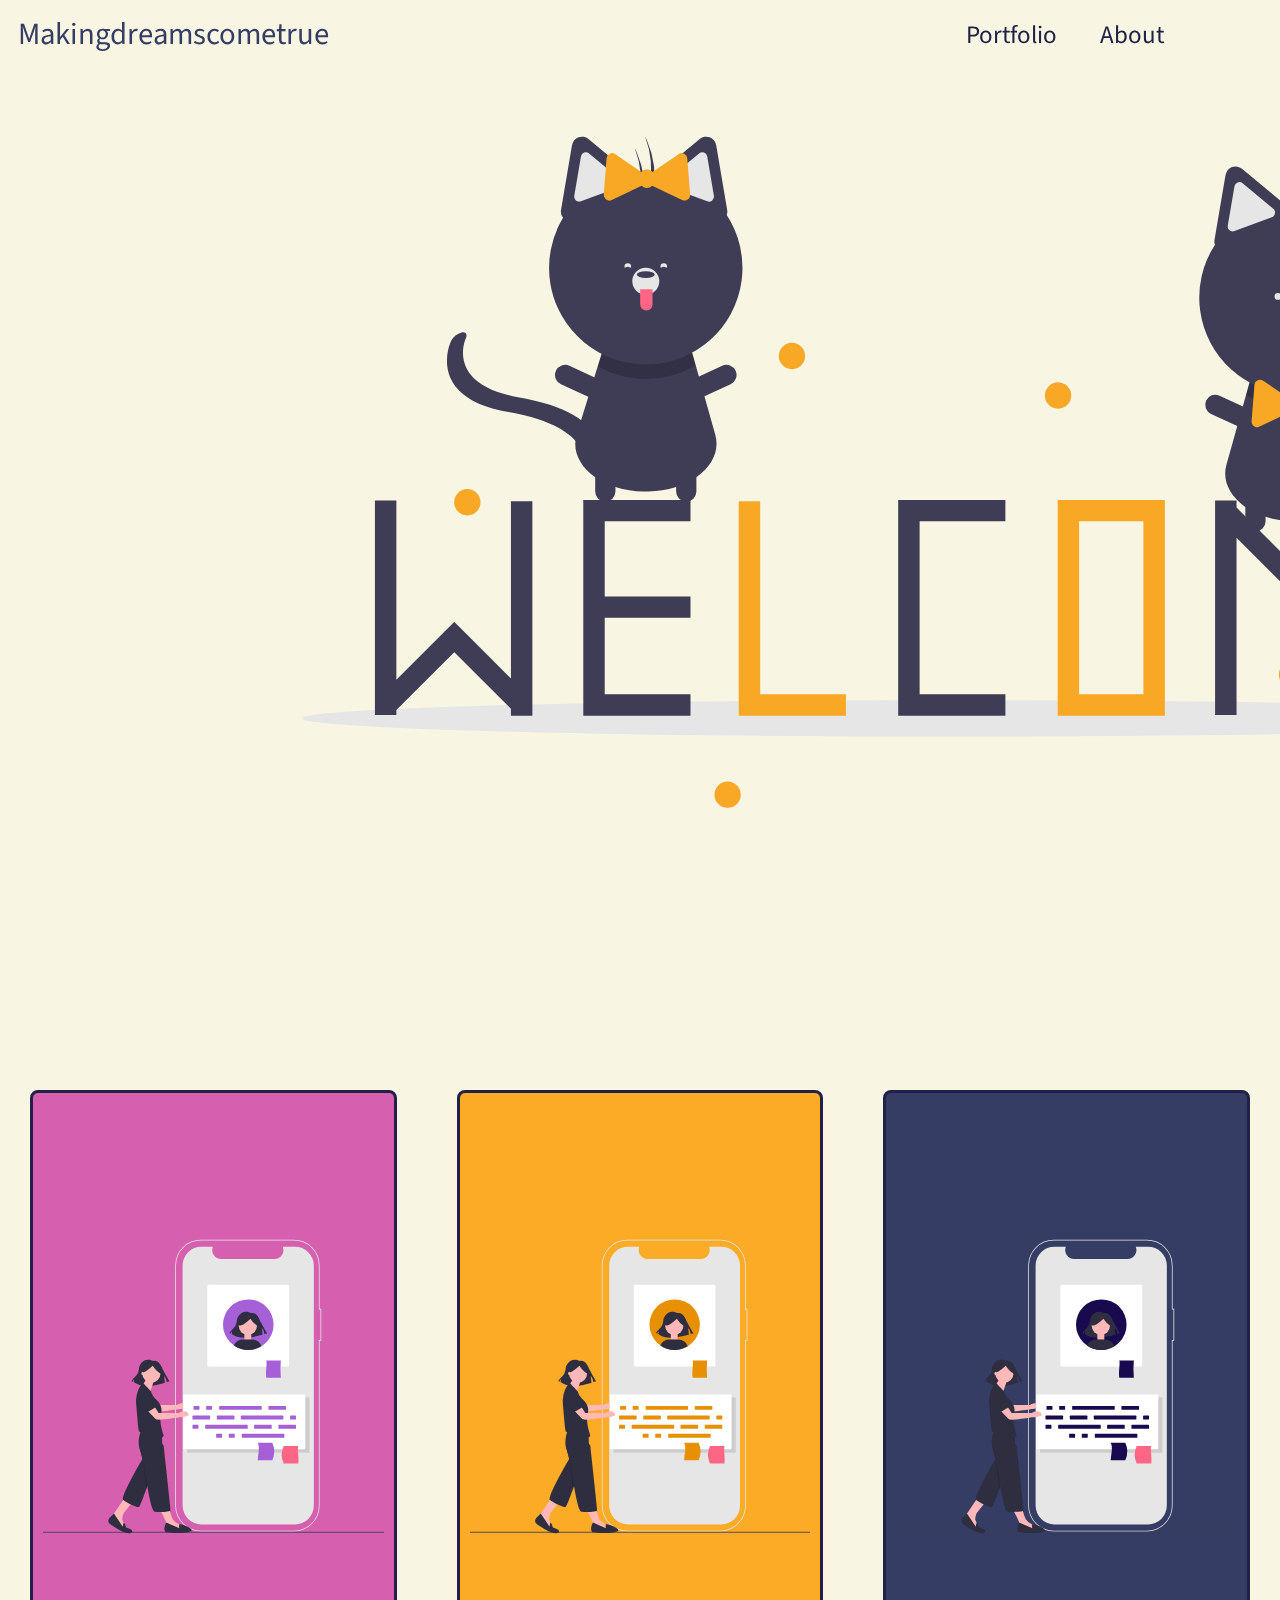
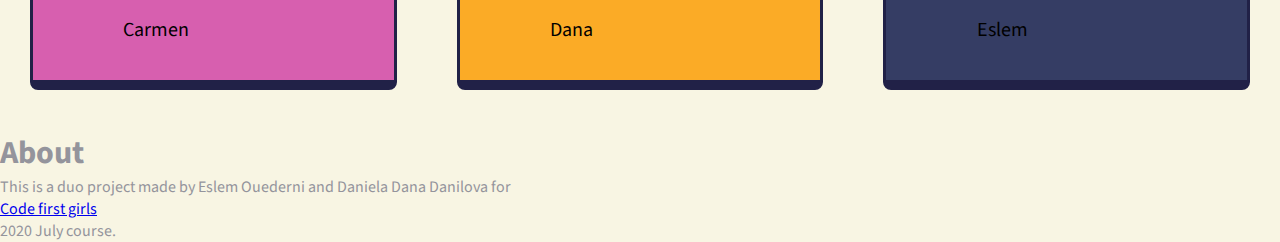
==== attempt.html @ 13eccca3 "made scroll down menu for all pages" ====
<!DOCTYPE html>
<html lang="en">
<head>
    <meta charset="UTF-8">
    <meta name="viewport" content="width=device-width, initial-scale=1.0">
    <link rel="stylesheet" href="css\attemptstyle.css">
    <script defer src="js\animation.js"></script>
    <script src="https://ajax.googleapis.com/ajax/libs/jquery/3.5.1/jquery.min.js"></script>
    <title>Portfolio</title>
</head>
<body>
    <header>
        <div id="logo" onclick="slowScroll('#top')">
            <span>Makingdreamscometrue</span>
        </div>
        <div id="about">  
                <a href="#" title="Portfolio" onclick="slowScroll('#main')">Portfolio</a>
                <a href="#" title="About_menu" onclick="slowScroll('#about_menu')">About</a>
        </div>
    </header>
    <main>
        <section class="introduction">
            <div id="top">
                <div class="img_text">
                    <img src="img\undraw_welcome_cats_thqn.svg" alt="Welcome" id="cats"> 
                </div>
            </div>
        </section>
        <section id="main" class="portfolio">  <!-- for some reason menu button overscrolls a bit-->
            <div class="portfolio_img">
                <div class="carmen">
                   <a href="#carmen"> <img src="img/undraw_portfolio_feedback_carmen.svg" alt="carmen portfolio"> </a>
                   <div class="p">
                       <p>Carmen</p>
                   </div>
                </div>
                <div class="dana">
                   <a href="dana.html"> <img src="img/undraw_portfolio_feedback_orange.svg" alt="dana portfolio"></a>
                   <div class="p">
                    <p>Dana</p>
                </div>
                </div>
                <div class="eslem">
                   <a href="eslem.html"> <img src="img/undraw_portfolio_feedback_Blue.svg" alt="eslem portfolio"></a>
                   <div class="p">
                    <p>Eslem</p>
                </div>
                </div>
            </div>
        </section>
        <section id="about_menu" class="About_menu">
            <div>
                <h1>
                    About
                </h1>
                <p>This is a duo project made by Eslem Ouederni and Daniela Dana Danilova for</p><a href="https://codefirstgirls.org.uk/"> Code first girls </a><p>2020 July course.</p>
            </div>
        </section>
    </main>
</body>
</html>
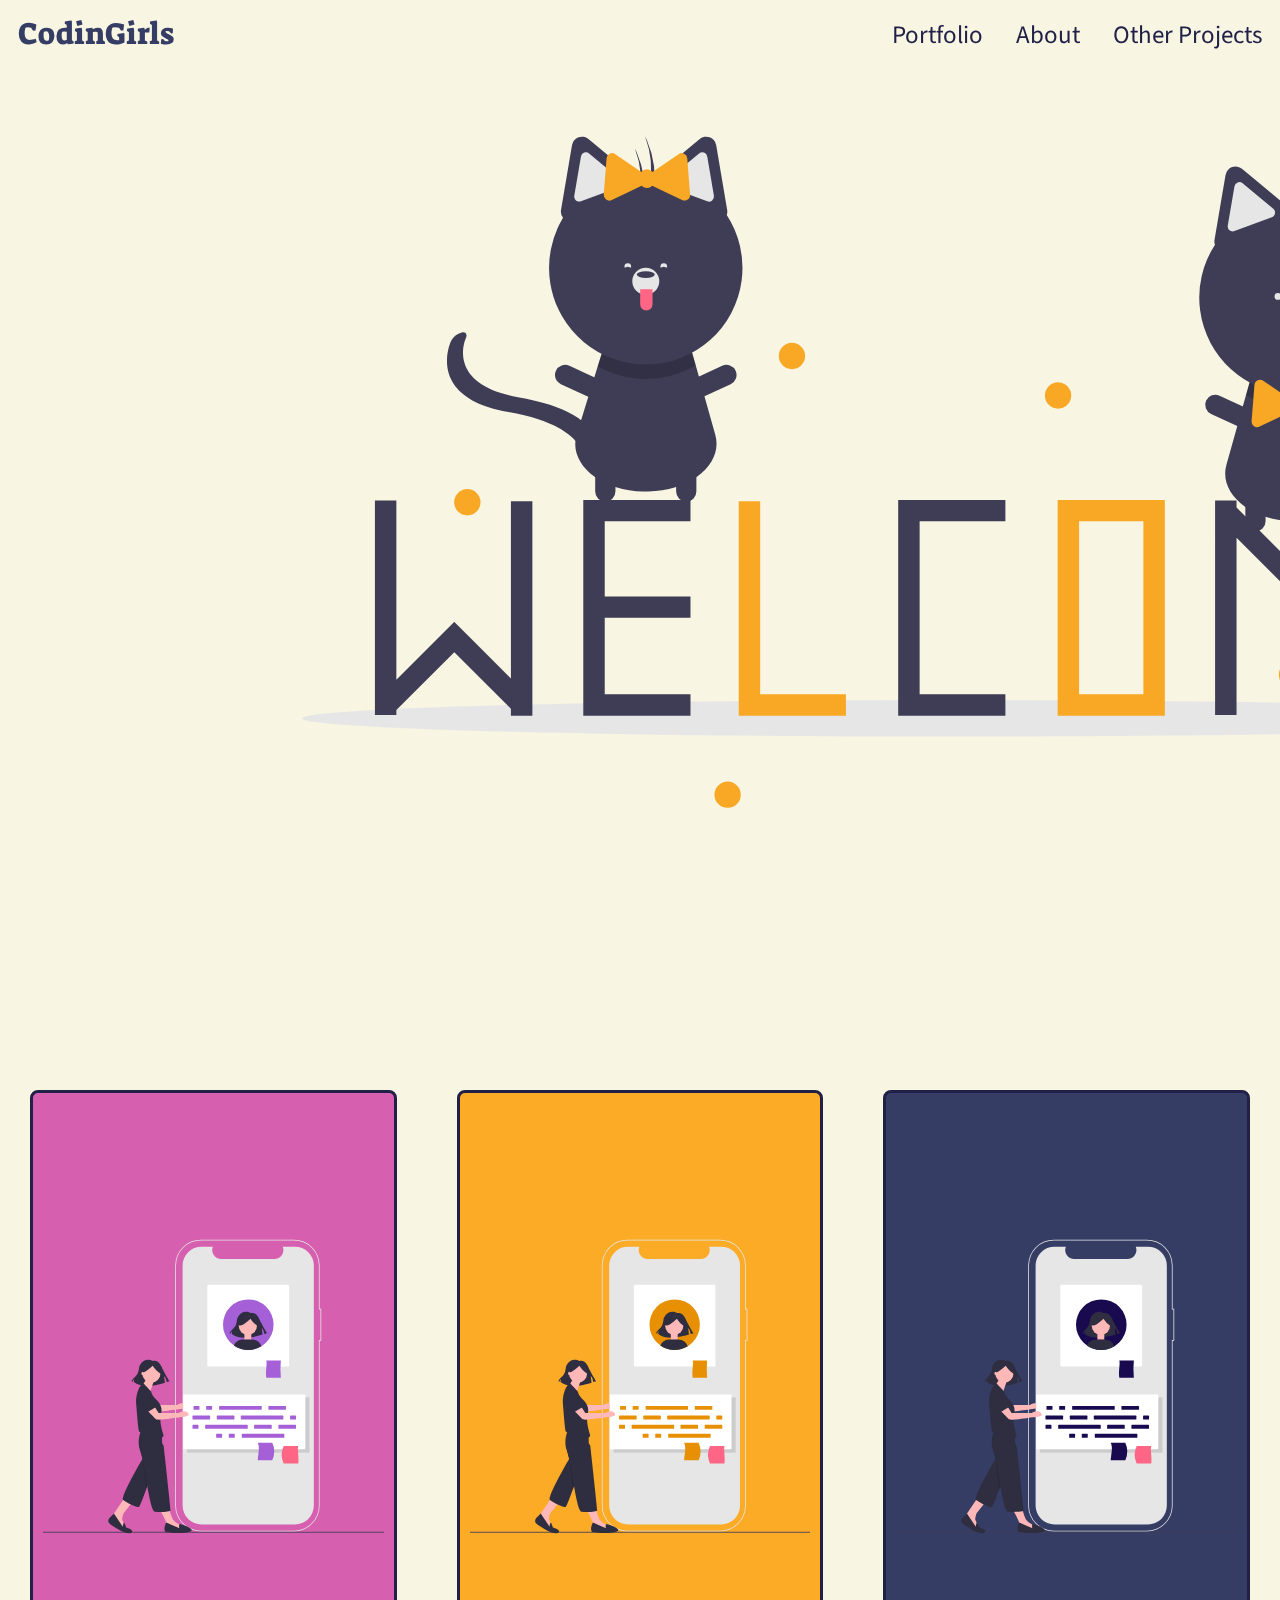
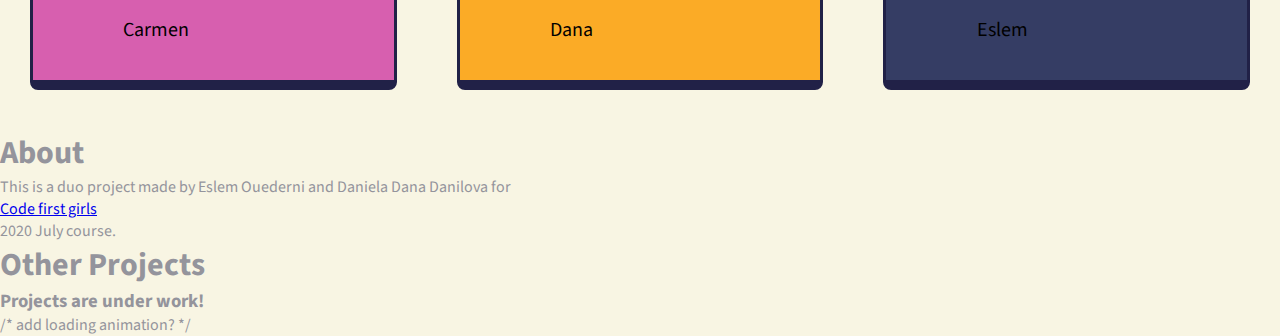
==== commit 80510c9a: "changed logo for a placeholder" ====
--- a/attempt.html
+++ b/attempt.html
@@ -6,16 +6,20 @@
     <link rel="stylesheet" href="css\attemptstyle.css">
     <script defer src="js\animation.js"></script>
     <script src="https://ajax.googleapis.com/ajax/libs/jquery/3.5.1/jquery.min.js"></script>
+    <style>
+        @import url('https://fonts.googleapis.com/css2?family=Suez+One&display=swap');
+        </style> 
     <title>Portfolio</title>
 </head>
 <body>
     <header>
         <div id="logo" onclick="slowScroll('#top')">
-            <span>Makingdreamscometrue</span>
+            <span>CodinGirls</span>
         </div>
         <div id="about">  
                 <a href="#" title="Portfolio" onclick="slowScroll('#main')">Portfolio</a>
                 <a href="#" title="About_menu" onclick="slowScroll('#about_menu')">About</a>
+                <a href="#" title="Projects" onclick="slowScroll('#projects')">Other Projects</a>
         </div>
     </header>
     <main>
@@ -56,6 +60,14 @@
                 <p>This is a duo project made by Eslem Ouederni and Daniela Dana Danilova for</p><a href="https://codefirstgirls.org.uk/"> Code first girls </a><p>2020 July course.</p>
             </div>
         </section>
+        <section id="projects" class="projects">
+            <div>
+                <h1>
+                    Other Projects
+                </h1>
+                <h3>Projects are under work!</h3> /* add loading animation? */
+            </div>
+        </section>
     </main>
 </body>
 </html>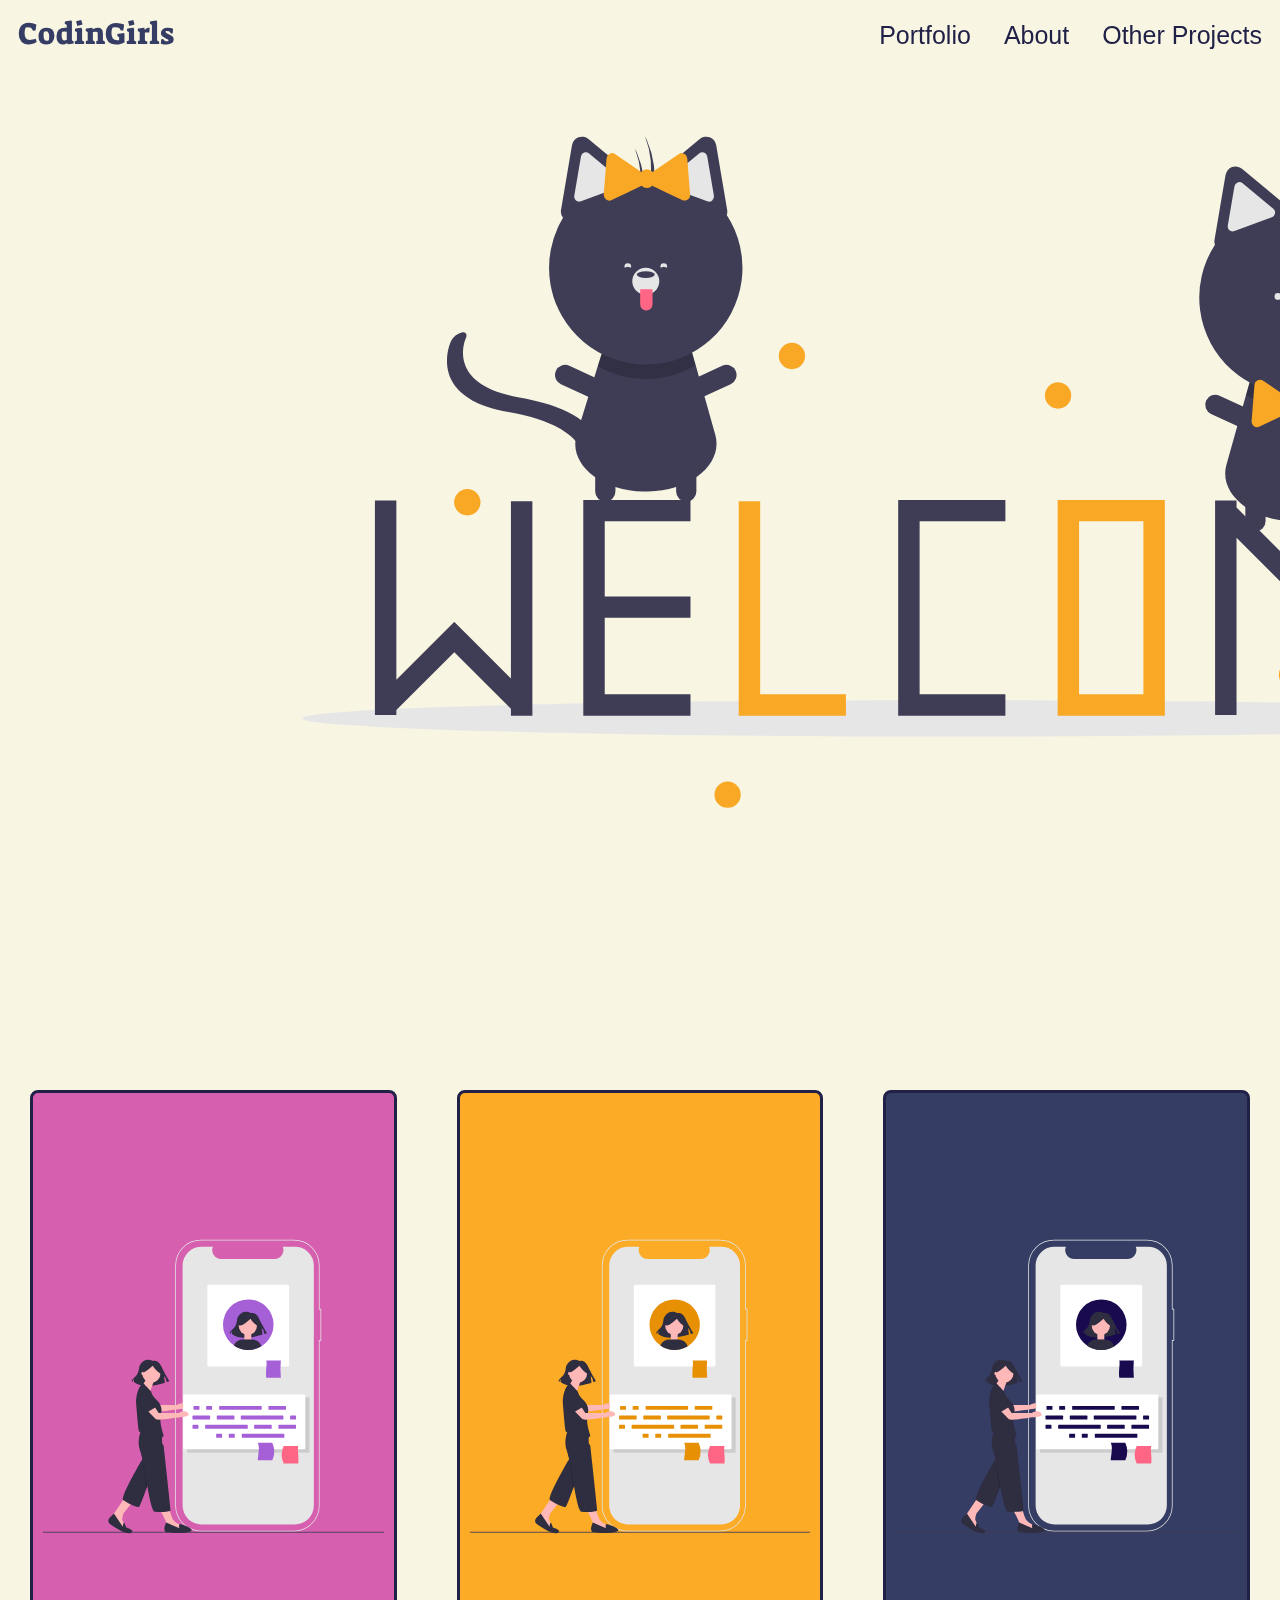
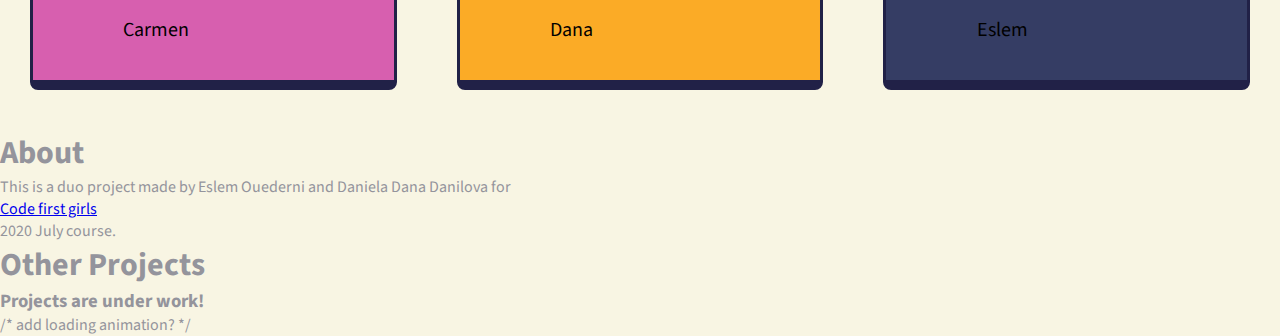
==== commit 73b43732: "added new font for navbar" ====
--- a/attempt.html
+++ b/attempt.html
@@ -8,7 +8,7 @@
     <script src="https://ajax.googleapis.com/ajax/libs/jquery/3.5.1/jquery.min.js"></script>
     <style>
         @import url('https://fonts.googleapis.com/css2?family=Suez+One&display=swap');
-        </style> 
+        </style>
     <title>Portfolio</title>
 </head>
 <body>
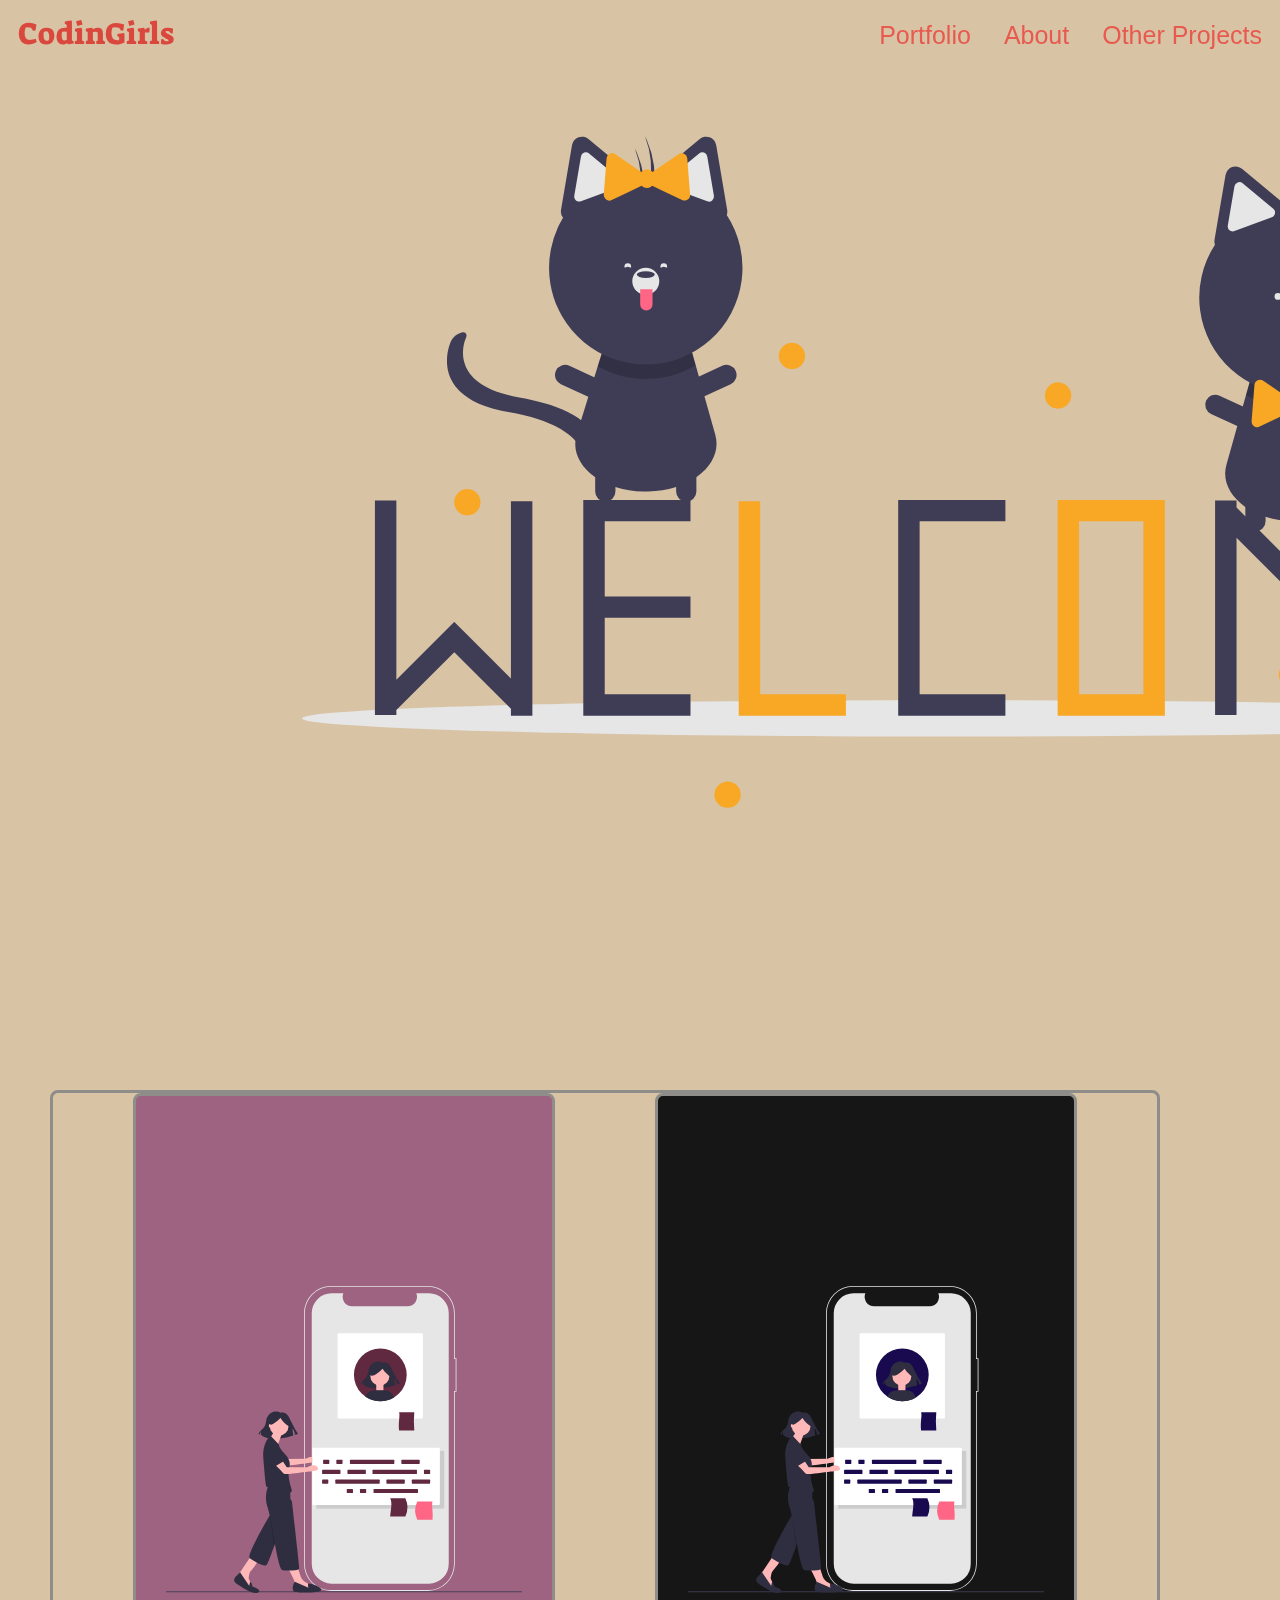
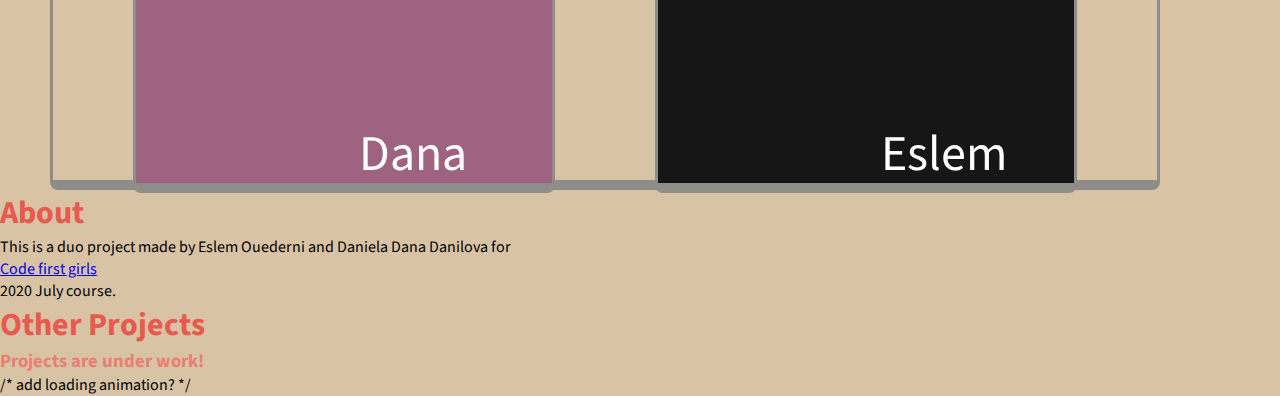
==== commit 34fca345: "changed some colours, but profile pics are not positioned" ====
--- a/attempt.html
+++ b/attempt.html
@@ -32,14 +32,8 @@
         </section>
         <section id="main" class="portfolio">  <!-- for some reason menu button overscrolls a bit-->
             <div class="portfolio_img">
-                <div class="carmen">
-                   <a href="#carmen"> <img src="img/undraw_portfolio_feedback_carmen.svg" alt="carmen portfolio"> </a>
-                   <div class="p">
-                       <p>Carmen</p>
-                   </div>
-                </div>
                 <div class="dana">
-                   <a href="dana.html"> <img src="img/undraw_portfolio_feedback_orange.svg" alt="dana portfolio"></a>
+                   <a href="dana.html"> <img src="img\undraw_portfolio_feedback_exfk.svg" alt="dana portfolio"></a>
                    <div class="p">
                     <p>Dana</p>
                 </div>
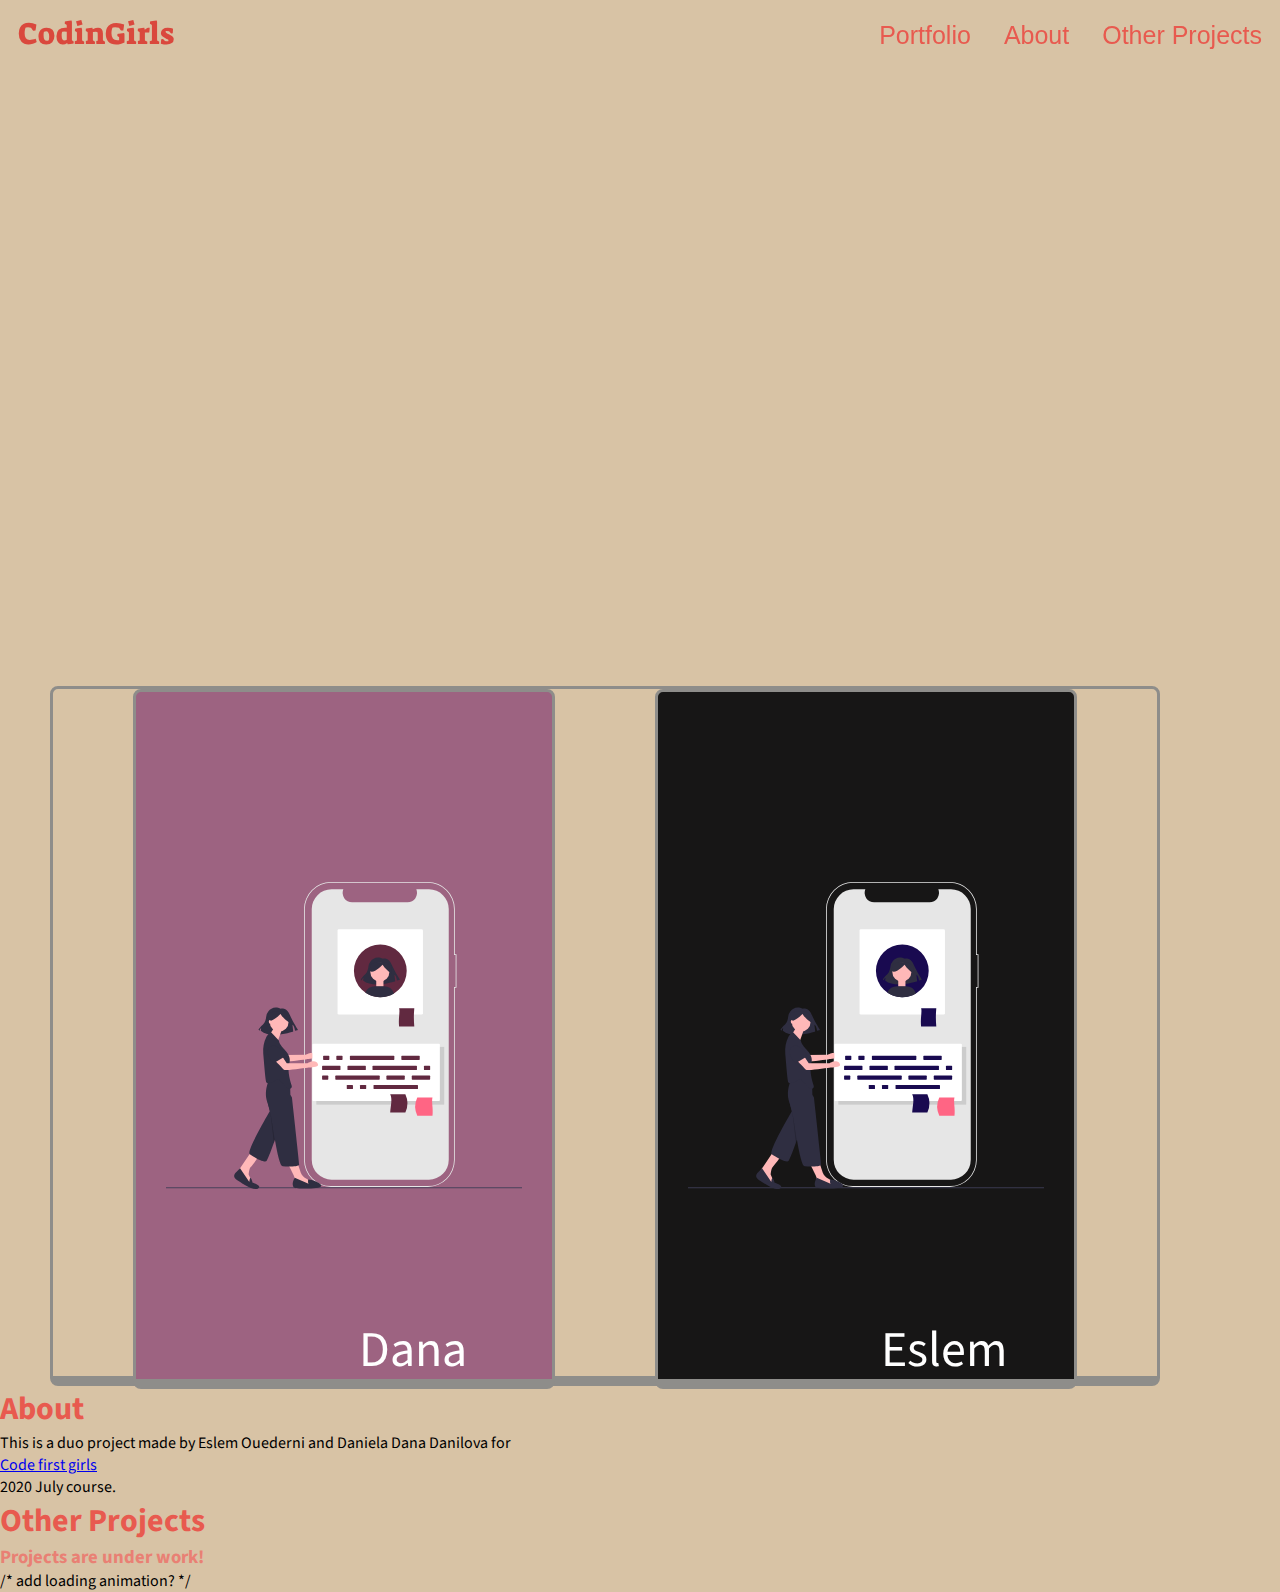
==== commit 23676059: "cat pic is centered now :')" ====
--- a/attempt.html
+++ b/attempt.html
@@ -13,6 +13,7 @@
 </head>
 <body>
     <header>
+        <nav class="navbar">
         <div id="logo" onclick="slowScroll('#top')">
             <span>CodinGirls</span>
         </div>
@@ -21,12 +22,13 @@
                 <a href="#" title="About_menu" onclick="slowScroll('#about_menu')">About</a>
                 <a href="#" title="Projects" onclick="slowScroll('#projects')">Other Projects</a>
         </div>
+    </nav>
     </header>
     <main>
         <section class="introduction">
-            <div id="top">
+            <div class ="container" id="top">
                 <div class="img_text">
-                    <img src="img\undraw_welcome_cats_thqn.svg" alt="Welcome" id="cats"> 
+                    <!-- <img src="img\undraw_welcome_cats_thqn.svg" alt="Welcome" id="cats">  -->
                 </div>
             </div>
         </section>
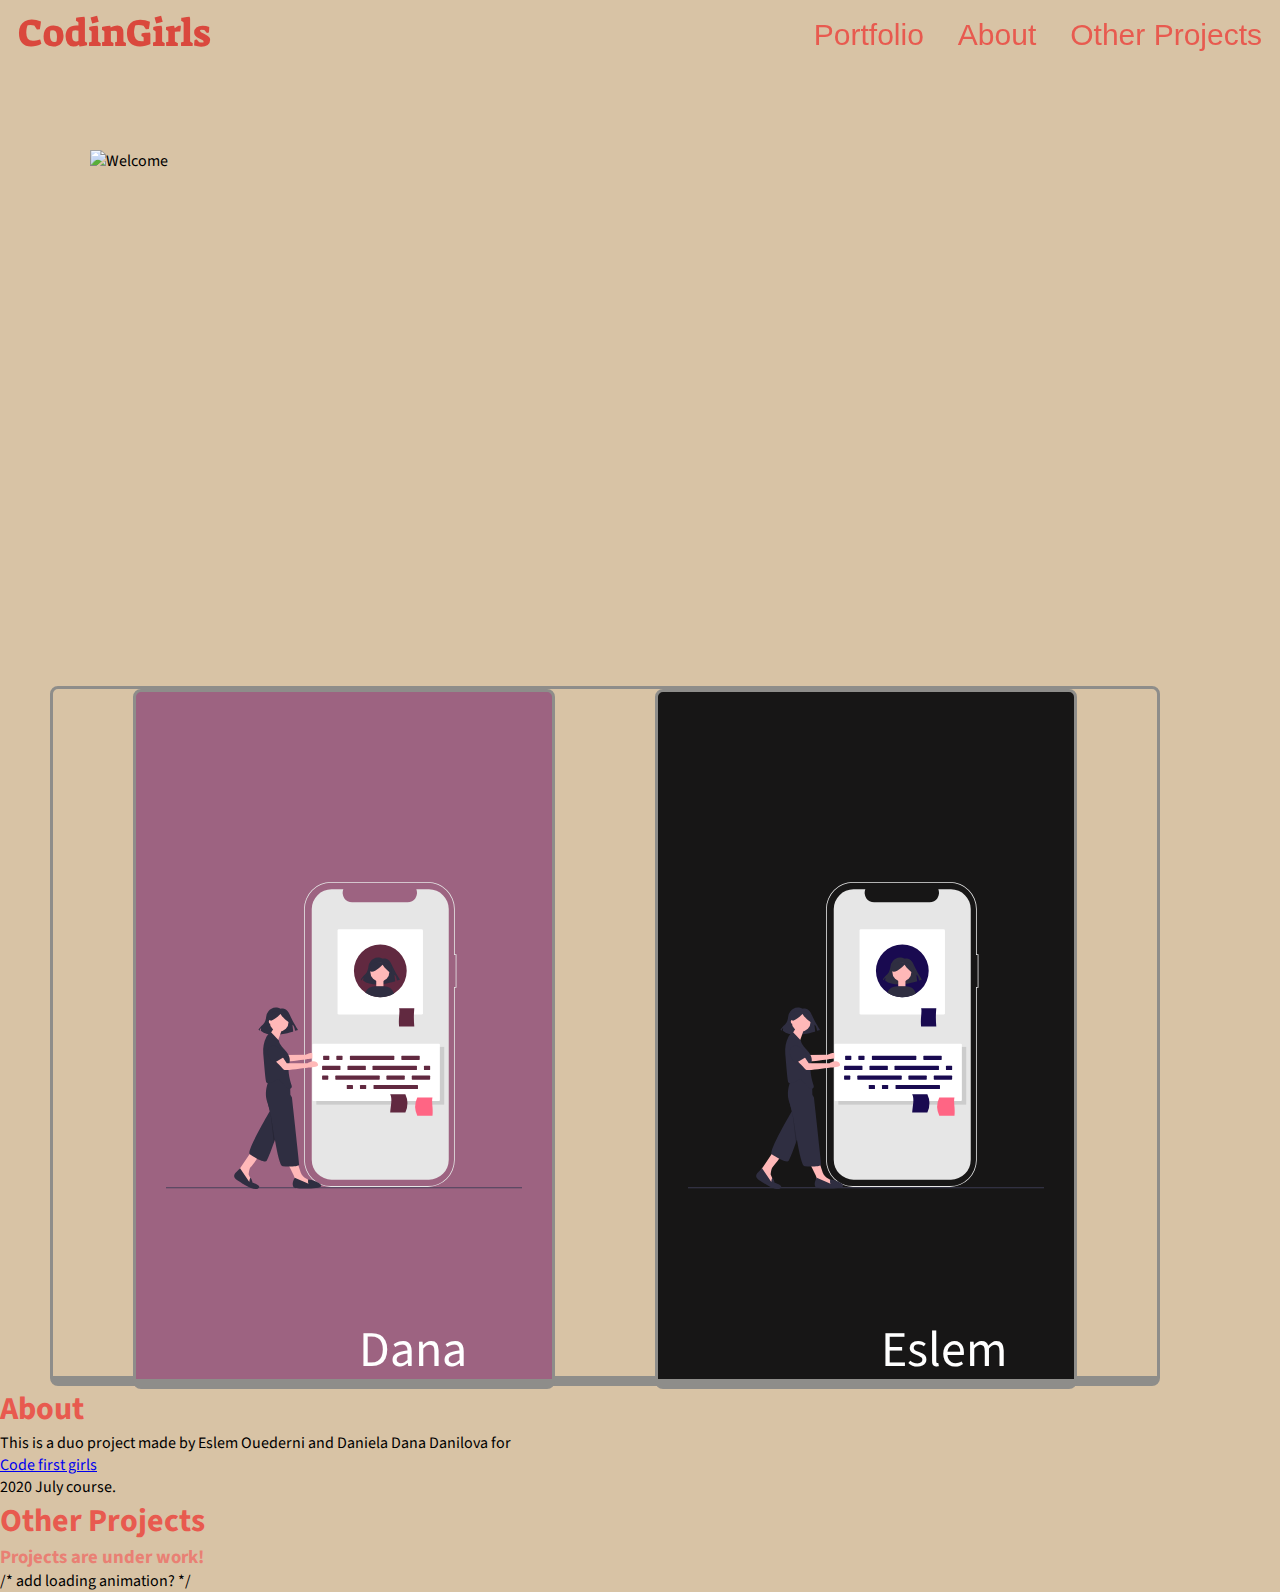
==== commit c9e560ab: "other changes" ====
--- a/attempt.html
+++ b/attempt.html
@@ -28,7 +28,7 @@
         <section class="introduction">
             <div class ="container" id="top">
                 <div class="img_text">
-                    <!-- <img src="img\undraw_welcome_cats_thqn.svg" alt="Welcome" id="cats">  -->
+                    <img src="/img/welcomeCatsAttempt.svg" alt="Welcome" id="cats"> 
                 </div>
             </div>
         </section>
